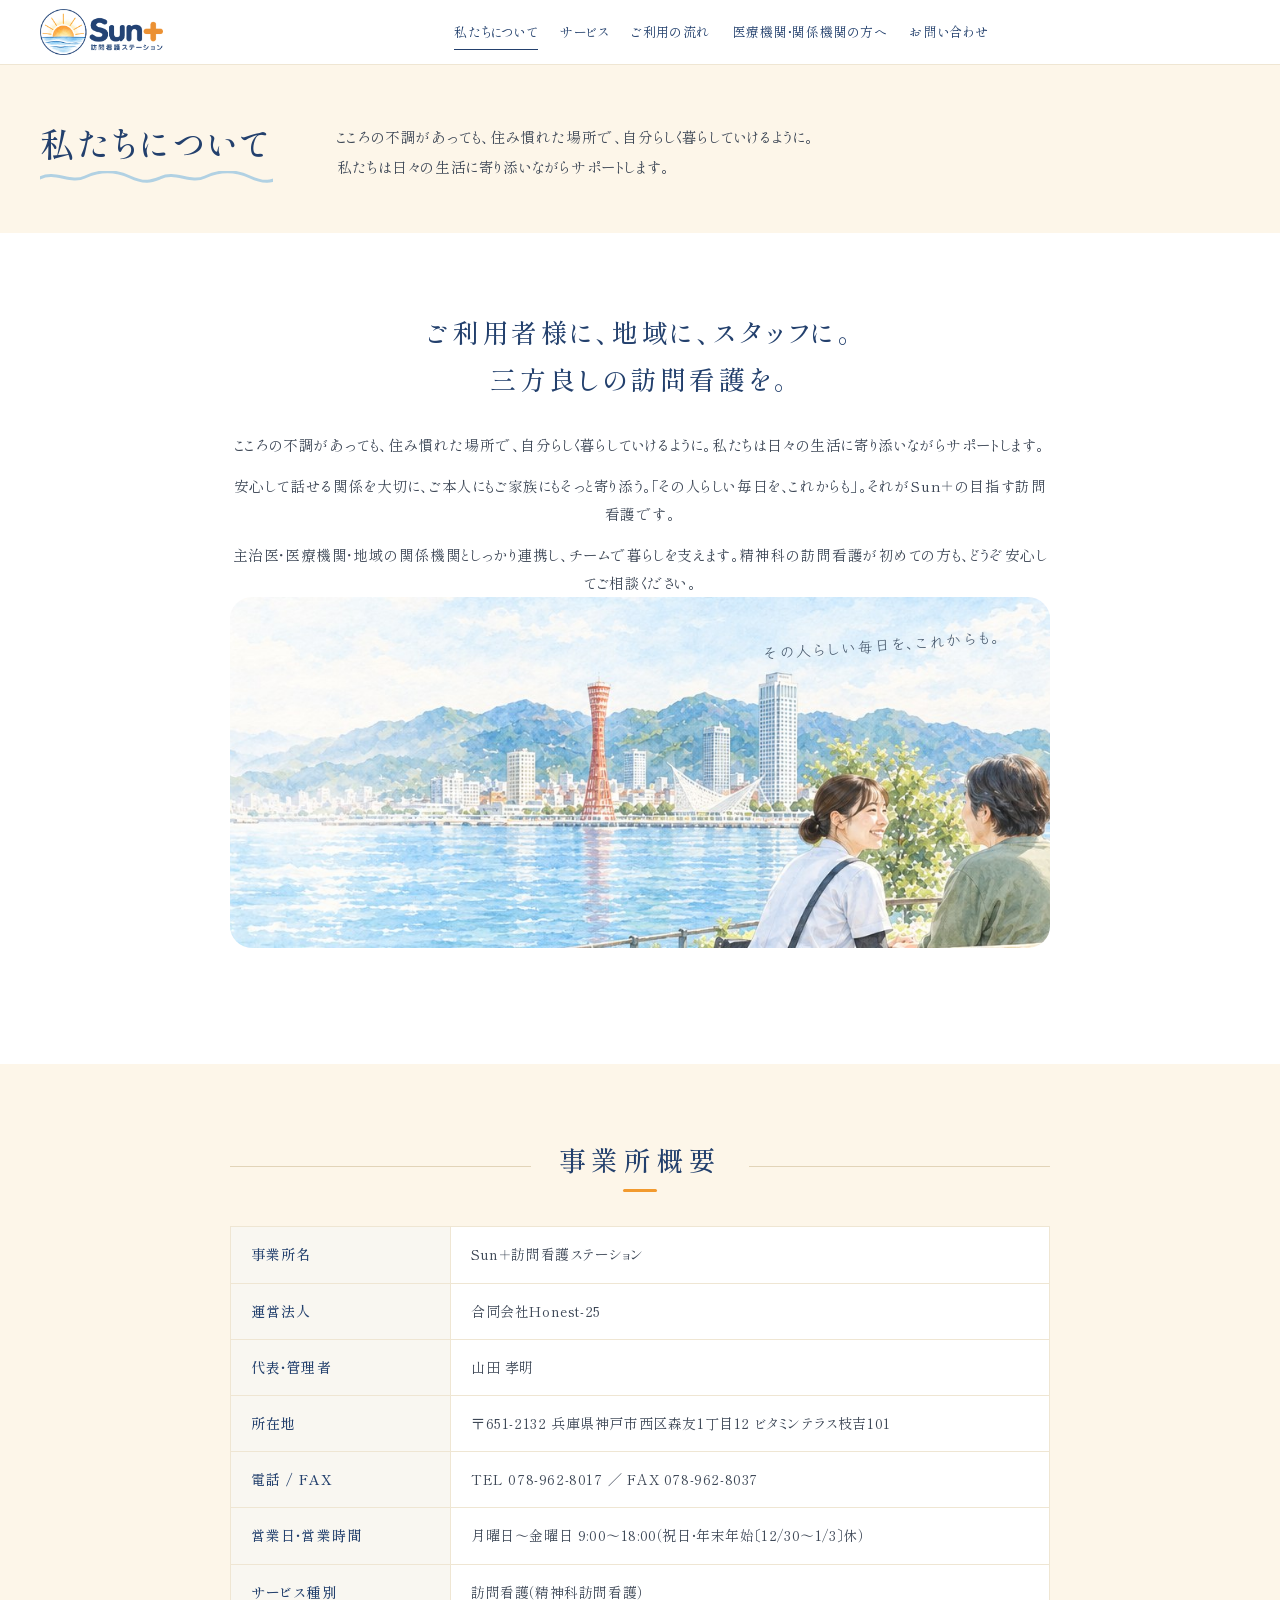
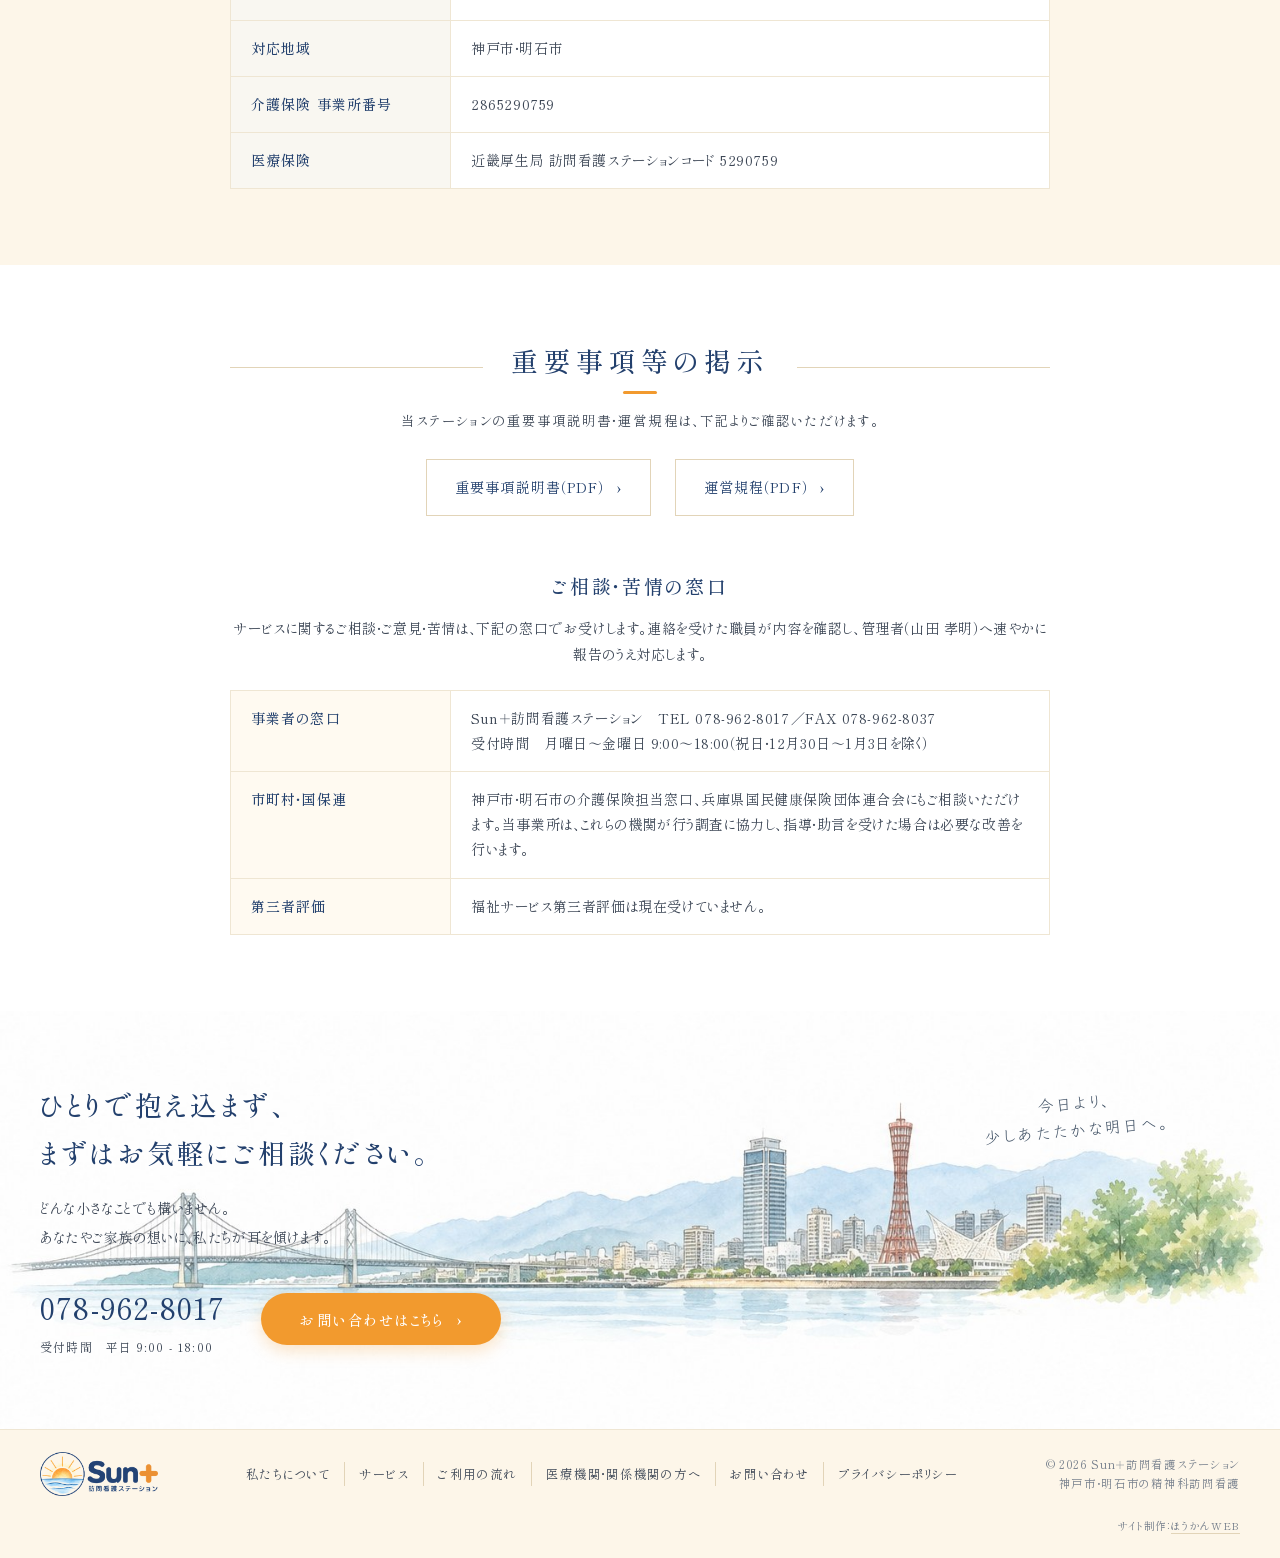
==== about.html @ ea576104 "サイトリニューアル公開" ====
<!DOCTYPE html>
<html lang="ja">
<head>
<meta charset="UTF-8">
<meta name="viewport" content="width=device-width, initial-scale=1.0">
<title>私たちについて｜Sun＋訪問看護ステーション</title>
<meta name="description" content="Sun＋訪問看護ステーションの想いと事業所概要、重要事項等の掲示。">
<link rel="icon" href="assets/img/favicon.png" type="image/png">
<link rel="apple-touch-icon" href="assets/img/favicon-180.png">
<link rel="preconnect" href="https://fonts.googleapis.com">
<link rel="preconnect" href="https://fonts.gstatic.com" crossorigin>
<link href="https://fonts.googleapis.com/css2?family=Shippori+Mincho:wght@400;500;600&family=Klee+One:wght@400;600&display=swap" rel="stylesheet">
<link rel="stylesheet" href="assets/css/style.css">
</head>
<body class="page-about">
<header class="hdr">
  <div class="hdr-in">
    <a class="brand" href="index.html"><img class="logo" src="assets/img/logo_h.png" alt="Sun＋訪問看護ステーション" width="802" height="300"></a>
    <nav class="gnav" aria-label="メインメニュー"><a href="about.html" class="on">私たちについて</a><a href="service.html">サービス</a><a href="flow.html">ご利用の流れ</a><a href="partner.html">医療機関・関係機関の方へ</a><a href="contact.html">お問い合わせ</a></nav>
    <p class="hdr-tag">こころに寄り添い、<br>その人らしい暮らしをともに</p>
    <button class="burger" type="button" aria-label="メニューを開く" aria-expanded="false" aria-controls="drawer"><span class="bars"><i></i><i></i><i></i></span><span class="lbl">メニュー</span></button>
  </div>
</header>
<div class="drawer" id="drawer" aria-hidden="true">
  <div class="drawer-in">
    <button class="drawer-close" type="button" aria-label="メニューを閉じる">閉じる</button>
    <nav class="dnav"><a href="index.html">ホーム</a><a href="about.html" class="on">私たちについて</a><a href="service.html">サービス</a><a href="flow.html">ご利用の流れ</a><a href="faq.html">よくあるご質問</a><a href="partner.html">医療機関・関係機関の方へ</a><a href="recruit.html">採用情報</a><a href="contact.html">お問い合わせ</a></nav>
    <a class="dtel" href="tel:0789628017"><span class="num">078-962-8017</span><span class="sm">受付時間　平日 9:00 - 18:00</span></a>
  </div>
</div>
<main>

<section class="ph"><div class="wrap can-head"><h1 class="can-t"><span>私たちについて</span></h1><p class="can-lead">こころの不調があっても、住み慣れた場所で、自分らしく暮らしていけるように。<br class='pc'>私たちは日々の生活に寄り添いながらサポートします。</p></div></section>
<section class="sec">
  <div class="wrap narrow">
    <div class="about-lead sr">
      <h2 class="about-h">ご利用者様に、地域に、<br class='sp'>スタッフに。<br>三方良しの訪問看護を。</h2>
      <p>こころの不調があっても、住み慣れた場所で、自分らしく暮らしていけるように。私たちは日々の生活に寄り添いながらサポートします。</p>
      <p>安心して話せる関係を大切に、ご本人にもご家族にもそっと寄り添う。「その人らしい毎日を、これからも」。それがSun＋の目指す訪問看護です。</p>
      <p>主治医・医療機関・地域の関係機関としっかり連携し、チームで暮らしを支えます。精神科の訪問看護が初めての方も、どうぞ安心してご相談ください。</p>
    </div>
    <figure class="about-fig sr wide"><img src="assets/img/hero_pc.jpg" alt="神戸の港を望むベンチで語り合う看護師とご利用者の水彩イラスト" loading="lazy"><p class="hand fig-hand">その人らしい毎日を、これからも。</p></figure>
  </div>
</section>
<section class="sec cream">
  <div class="wrap narrow">
    <h2 class="sec-t"><span>事業所概要</span></h2>
    <table class="tbl sr"><tr><th>事業所名</th><td>Sun＋訪問看護ステーション</td></tr><tr><th>運営法人</th><td>合同会社Honest-25</td></tr><tr><th>代表・管理者</th><td>山田 孝明</td></tr><tr><th>所在地</th><td>〒651-2132 兵庫県神戸市西区森友1丁目12 ビタミンテラス枝吉101</td></tr><tr><th>電話 / FAX</th><td>TEL <a href="tel:0789628017">078-962-8017</a> ／ FAX 078-962-8037</td></tr><tr><th>営業日・営業時間</th><td>月曜日〜金曜日 9:00〜18:00（祝日・年末年始〔12/30〜1/3〕休）</td></tr><tr><th>サービス種別</th><td>訪問看護（精神科訪問看護）</td></tr><tr><th>対応地域</th><td>神戸市・明石市</td></tr><tr><th>介護保険 事業所番号</th><td>2865290759</td></tr><tr><th>医療保険</th><td>近畿厚生局 訪問看護ステーションコード 5290759</td></tr></table>
  </div>
</section>
<section class="sec" id="disclosure">
  <div class="wrap narrow">
    <h2 class="sec-t"><span>重要事項等の掲示</span></h2>
    <p class="sec-lead">当ステーションの重要事項説明書・運営規程は、下記よりご確認いただけます。</p>
    <ul class="doc-list sr">
      <li><a href="docs/重要事項説明書_Sun＋訪問看護ステーション.pdf" target="_blank" rel="noopener">重要事項説明書（PDF）</a></li>
      <li><a href="docs/運営規程_Sun＋訪問看護ステーション.pdf" target="_blank" rel="noopener">運営規程（PDF）</a></li>
    </ul>
    <div class="kujo sr">
      <h3>ご相談・苦情の窓口</h3>
      <p>サービスに関するご相談・ご意見・苦情は、下記の窓口でお受けします。連絡を受けた職員が内容を確認し、管理者（山田 孝明）へ速やかに報告のうえ対応します。</p>
      <table class="tbl">
        <tr><th>事業者の窓口</th><td>Sun＋訪問看護ステーション　TEL <a href="tel:0789628017">078-962-8017</a>／FAX 078-962-8037<br>受付時間　月曜日〜金曜日 9:00〜18:00（祝日・12月30日〜1月3日を除く）</td></tr>
        <tr><th>市町村・国保連</th><td>神戸市・明石市の介護保険担当窓口、兵庫県国民健康保険団体連合会にもご相談いただけます。当事業所は、これらの機関が行う調査に協力し、指導・助言を受けた場合は必要な改善を行います。</td></tr>
        <tr><th>第三者評価</th><td>福祉サービス第三者評価は現在受けていません。</td></tr>
      </table>
    </div>
  </div>
</section>

<section class="cta-scene pc">
  <img class="bg" src="assets/img/cta_scene.jpg" alt="" loading="lazy">
  <div class="wrap cta-scene-in">
    <div class="cta-box">
      <h2>ひとりで抱え込まず、<br>まずはお気軽にご相談ください。</h2>
      <p>どんな小さなことでも構いません。<br>あなたやご家族の想いに、私たちが耳を傾けます。</p>
      <div class="cta-row">
        <a class="cta-tel-l" href="tel:0789628017"><span class="num">078-962-8017</span><small>受付時間　平日 9:00 - 18:00</small></a>
        <a class="btn" href="contact.html">お問い合わせはこちら<span class="ar" aria-hidden="true">›</span></a>
      </div>
    </div>
    <p class="hand cta-hand">今日より、<br>少しあたたかな明日へ。</p>
  </div>
</section>
<section class="cta-sp sp">
  <img class="bg" src="assets/img/bridge.jpg" alt="" loading="lazy">
  <div class="cta-sp-in">
    <h2>まずは、お話を聞かせてください。</h2>
    <p>どんな小さなことでも構いません。<br>あなたやご家族の想いに、私たちが耳を傾けます。</p>
    <a class="btn" href="contact.html">ご相談・お問い合わせ<span class="ar" aria-hidden="true">→</span></a>
  </div>
</section>

</main>
<footer class="ftr">
  <div class="ftr-in">
    <div class="ftr-brand"><img class="logo" src="assets/img/logo_h.png" alt="Sun＋訪問看護ステーション" width="802" height="300"></div>
    <nav class="ftr-nav pc" aria-label="フッターメニュー"><a href="about.html">私たちについて</a><a href="service.html">サービス</a><a href="flow.html">ご利用の流れ</a><a href="partner.html">医療機関・関係機関の方へ</a><a href="contact.html">お問い合わせ</a><a href="privacy.html">プライバシーポリシー</a></nav>
    <nav class="ftr-nav sp" aria-label="フッターメニュー"><a href="index.html">ホーム</a><a href="about.html">私たちについて</a><a href="service.html">サービス</a><a href="flow.html">ご利用の流れ</a><a href="faq.html">よくあるご質問</a><a href="partner.html">医療機関・関係機関の方へ</a><a href="recruit.html">採用情報</a><a href="contact.html">お問い合わせ</a><a href="privacy.html">プライバシーポリシー</a></nav>
    <p class="ftr-addr sp">〒651-2132 兵庫県神戸市西区森友1丁目12 ビタミンテラス枝吉101<br>対応エリア：神戸市・明石市</p>
    <p class="ftr-copy"><span>© 2026 Sun＋訪問看護ステーション</span><span class="sep">｜</span><span>神戸市・明石市の精神科訪問看護</span></p>
    <p class="ftr-credit">サイト制作：<a href="https://www.houkanweb.com/?utm_source=sunplus-kango.com&utm_medium=referral&utm_campaign=footer" target="_blank" rel="noopener">ほうかんWEB</a></p>
  </div>
</footer>
<script src="assets/js/main.js"></script>
</body>
</html>
---- assets/css/style.css ----
/* Sun＋訪問看護ステーション — 完成イメージ refined_pc / refined_sp を基準 */
:root{
  --navy:#23406d; --ink:#3d4756; --mute:#77808d; --blue:#4f90d6; --green:#f29a2e; --green-d:#e28a1c;
  --cream:#fdf6e9; --paper:#fffaf1; --line:#e2d4b8; --line-l:#efe6d3; --yellow:#f2c94c;
  --serif:"Shippori Mincho","Hiragino Mincho ProN","Yu Mincho","Noto Serif JP",serif;
  --hand:"Klee One","Shippori Mincho",serif;
  --wrap:1440px;
}
*{box-sizing:border-box;margin:0;padding:0}
html{-webkit-text-size-adjust:100%;scroll-behavior:smooth;overflow-x:hidden}
html.lock{overflow:hidden}
body{font-family:var(--serif);color:var(--ink);background:#fff;line-height:1.9;font-size:15px;letter-spacing:.04em;font-feature-settings:"palt";-webkit-font-smoothing:antialiased;overflow-x:hidden}
img{display:block;max-width:100%;height:auto}
a{color:inherit;text-decoration:none}
ul,ol{list-style:none}
h1,h2,h3{font-weight:500;color:var(--navy);line-height:1.5}
.wrap{max-width:var(--wrap);margin:0 auto;padding:0 40px}
.wrap.narrow{max-width:900px}
.pc{display:block}.sp,.btn.sp{display:none}
span.pc,br.pc,a.pc{display:inline}
.sr{opacity:0;transform:translateY(14px);transition:opacity .9s ease,transform .9s ease}
.sr.on{opacity:1;transform:none}
@media (prefers-reduced-motion:reduce){.sr{opacity:1;transform:none;transition:none}}

/* ---------- header */
.hdr{position:sticky;top:0;z-index:50;background:rgba(255,255,255,.96);border-bottom:1px solid var(--line-l)}
.hdr-in{max-width:var(--wrap);margin:0 auto;padding:0 40px;height:64px;display:flex;align-items:center;gap:40px}
.brand{display:flex;align-items:center;flex:none}
.brand .logo{height:46px;width:auto}
.brand .mark{width:34px;height:34px;object-fit:contain}
.brand-t{display:flex;flex-direction:column;line-height:1.2}
.brand .name{font-size:22px;letter-spacing:.06em;font-weight:500}
.brand .tag-sp,.ftr .tag-sp{display:none;font-size:10px;color:var(--mute);letter-spacing:.08em;margin-top:4px}
.gnav{display:flex;gap:28px;margin-left:auto;margin-right:auto;font-size:14px;letter-spacing:.06em;color:var(--navy)}
.gnav a{position:relative;padding:6px 0;white-space:nowrap}
.gnav a::after{content:"";position:absolute;left:0;right:0;bottom:0;height:1px;background:var(--navy);transform:scaleX(0);transition:transform .3s}
.gnav a:hover::after,.gnav a.on::after{transform:scaleX(1)}
.hdr-tag{flex:none;font-size:11.5px;line-height:1.55;letter-spacing:.06em;color:var(--ink);border-left:1px solid var(--line);padding-left:16px}
.burger{display:none}

/* drawer */
.drawer{position:fixed;inset:0;z-index:100;background:rgba(38,57,77,.35);opacity:0;visibility:hidden;transition:opacity .35s,visibility .35s}
.drawer.open{opacity:1;visibility:visible}
.drawer-in{position:absolute;top:0;right:0;bottom:0;width:min(82vw,340px);background:#fff;padding:22px 28px 40px;overflow-y:auto;transform:translateX(100%);transition:transform .4s cubic-bezier(.2,.7,.2,1);display:flex;flex-direction:column}
.drawer.open .drawer-in{transform:none}
.drawer-close{align-self:flex-end;background:none;border:0;font:inherit;font-size:13px;letter-spacing:.1em;color:var(--navy);padding:6px 0 6px 24px;position:relative;cursor:pointer}
.drawer-close::before,.drawer-close::after{content:"";position:absolute;left:0;top:50%;width:16px;height:1px;background:var(--navy)}
.drawer-close::before{transform:rotate(45deg)}.drawer-close::after{transform:rotate(-45deg)}
.dnav{margin-top:18px;border-top:1px solid var(--line-l)}
.dnav a{display:block;padding:15px 0;border-bottom:1px solid var(--line-l);font-size:15px;letter-spacing:.08em;color:var(--navy)}
.dnav a.on{color:var(--green)}
.dtel{margin-top:28px;display:flex;flex-direction:column;color:var(--navy)}
.dtel .num{font-size:24px;letter-spacing:.06em}
.dtel .sm{font-size:11.5px;color:var(--mute)}

/* ---------- buttons */
.btn{display:inline-flex;align-items:center;justify-content:center;gap:12px;background:var(--green);color:#fff;font-size:14.5px;font-weight:500;letter-spacing:.1em;padding:0 30px;height:52px;min-width:240px;border-radius:999px;box-shadow:0 6px 16px rgba(242,154,46,.26);transition:background .3s,transform .3s}
.btn:hover{transform:translateY(-1px)}
.btn:hover{background:var(--green-d)}
.btn .ar{font-size:15px}
.btn .ic{width:18px;height:18px}
.tlink{color:var(--navy);font-weight:500;border-bottom:1.5px solid var(--green);padding-bottom:2px;margin-left:12px}
.tlink .ar{margin-left:6px}

/* ---------- section title */
.sec{padding:76px 0}
.sec.cream{background:var(--cream)}
.sec-t{display:flex;align-items:center;justify-content:center;gap:28px;font-size:27px;letter-spacing:.2em;text-align:center;font-weight:500}
.sec-t::before,.sec-t::after{content:"";flex:1;max-width:340px;height:1px;background:var(--line)}
.sec-t>span{position:relative;padding-bottom:12px}
.sec-t>span::after{content:"";position:absolute;left:50%;bottom:0;transform:translateX(-50%);width:34px;height:3px;border-radius:3px;background:var(--green)}
.sec-lead{text-align:center;font-size:13.5px;letter-spacing:.08em;margin-top:14px;color:var(--ink)}
.body-c{text-align:center;font-size:14.5px;margin-top:22px}
.hand{font-family:var(--hand);font-size:14px;line-height:1.7;letter-spacing:.14em;color:#4b5b6b}

/* ---------- hero (PC) */
.hero{position:relative;overflow:hidden;background:#dfe9ef}
.hero-img,.hero-img img{position:absolute;inset:0;width:100%;height:100%}
.hero-img img{object-fit:cover;object-position:60% 50%}
.hero-in{position:relative;max-width:var(--wrap);margin:0 auto;padding:54px 40px 50px 84px;min-height:430px;display:flex;flex-direction:column;justify-content:center}
.hero h1{font-size:42px;line-height:1.4;letter-spacing:.08em;font-weight:500;color:var(--navy);text-shadow:0 0 14px rgba(255,255,255,.9)}
.hero-eye{font-size:15px;letter-spacing:.14em;color:var(--navy);margin-bottom:14px}
.hero-eye .lined{display:inline-flex;align-items:center;gap:12px}
.hero-eye .lined::before,.hero-eye .lined::after{content:"";width:26px;height:1px;background:var(--navy)}
.hero-sub{display:inline-block;align-self:flex-start;font-size:24px;letter-spacing:.12em;margin-top:18px;color:var(--navy);text-shadow:0 0 6px #fff,0 0 12px #fff,0 0 22px rgba(255,255,255,.95),0 0 36px rgba(255,255,255,.9)}
.hero-sub em{font-style:normal;color:#e0841a;font-weight:600;padding-bottom:6px;background:url("data:image/svg+xml;utf8,<svg xmlns='http://www.w3.org/2000/svg' width='60' height='8' viewBox='0 0 60 8'><path d='M1 5.5c8-4 14 3 22-1s14-3 22 1 10-1 14-1.5' fill='none' stroke='%23f29a2e' stroke-width='2' stroke-linecap='round'/></svg>") repeat-x left bottom;background-size:60px 8px}
.hero-body{font-size:13px;line-height:2.05;letter-spacing:.06em;margin-top:22px;color:var(--ink)}
.hero-hand{position:absolute;right:calc((100% - var(--wrap))/2 + 80px);top:48px;transform:rotate(-4deg);text-align:right;font-size:14px}
@media (max-width:1300px){.hero-hand{right:80px}}


/* ---------- 訪問看護でできること（A案 9/12 の型） */
.can{background:#fff;padding:70px 0 80px}
.can-head{display:flex;align-items:flex-start;gap:64px}
.can-t{font-size:36px;letter-spacing:.1em;font-weight:500;line-height:1.3;flex:none;position:relative;padding-bottom:18px}
.can-t span{position:relative;z-index:1}
.can-t::after{content:"";position:absolute;left:0;bottom:0;width:100%;height:12px;background:url("data:image/svg+xml;utf8,<svg xmlns='http://www.w3.org/2000/svg' width='120' height='12' viewBox='0 0 120 12'><path d='M0 7c15-8 30 6 45-1s30-7 45 0 22 4 30 1' fill='none' stroke='%23a9cde3' stroke-width='3' stroke-linecap='round' opacity='.9'/></svg>") repeat-x left bottom;background-size:120px 12px}
.can-lead{font-size:15px;line-height:2.05;padding-top:10px;color:var(--ink)}
.can-grid{display:grid;grid-template-columns:repeat(3,1fr);gap:30px;margin-top:40px}
.can-item{display:block;position:relative}
.can-item img{width:100%;aspect-ratio:4/3;object-fit:cover;border-radius:18px 18px 60px 18px / 18px 18px 40px 18px}
.can-cap{display:flex;align-items:flex-start;gap:14px;margin-top:-44px;position:relative;padding-left:6px}
.blob{flex:none;display:flex;align-items:center;justify-content:center;text-align:center;width:150px;height:92px;font-size:17px;letter-spacing:.08em;line-height:1.4;color:var(--navy);font-weight:500;background:radial-gradient(ellipse at 50% 50%,rgba(205,226,240,.96) 0,rgba(205,226,240,.96) 52%,rgba(205,226,240,.5) 66%,rgba(205,226,240,0) 78%)}
.can-cap p{font-size:12.5px;line-height:1.85;color:var(--ink);padding-top:50px}

/* ---------- services (PC) */
.svc-grid{display:grid;grid-template-columns:repeat(3,1fr);gap:40px 44px;margin-top:40px}
.svc-item{display:flex;gap:14px;align-items:flex-start}
.svc-item img{width:44%;max-width:230px;flex:none;aspect-ratio:215/154;object-fit:cover}
.svc-item h3{font-size:19px;letter-spacing:.1em;margin-top:6px;white-space:nowrap}
.svc-item p{font-size:13.5px;line-height:2;letter-spacing:.06em;margin-top:12px}

/* ---------- flow (PC) */
.flow{background:var(--cream)}
.flow-grid.four img{border-radius:14px}
.about-fig-home img,.area-fig-home img{border-radius:22px}
.svc-item img{border-radius:12px}
.flow-grid{display:grid;grid-template-columns:1fr 1fr 1fr;gap:0 24px;margin-top:38px;position:relative}
.flow-grid li{display:flex;gap:12px;align-items:flex-start;position:relative;padding-right:24px}
.flow-grid li:not(:last-child)::after{content:"";position:absolute;right:-6px;top:52%;width:12px;height:12px;border-top:1px solid var(--line);border-right:1px solid var(--line);transform:translateY(-50%) rotate(45deg)}
.flow-grid img{width:42%;max-width:190px;flex:none;aspect-ratio:180/130;object-fit:cover}
.flow-grid h3{font-size:19px;letter-spacing:.14em;display:flex;align-items:baseline;gap:14px}
.flow-grid .num{font-size:26px;letter-spacing:.04em;color:var(--navy)}
.flow-grid p{font-size:13.5px;line-height:2;letter-spacing:.06em;margin-top:12px}

/* ---------- 私たちについて／対応エリア（ホーム） */
.about-home{background:var(--cream)}
.about-grid,.area-grid{display:grid;grid-template-columns:1fr 1.1fr;gap:64px;align-items:center;margin-top:44px}
.about-txt h3,.area-txt h3{font-size:24px;letter-spacing:.14em;line-height:1.8;font-weight:500}
.area-txt h3{font-size:30px}
.about-txt p,.area-txt p{font-size:14px;line-height:2.1;margin-top:20px}
.about-txt .tlink,.area-txt .tlink{display:inline-block;margin:26px 0 0;font-size:14px}
.about-fig-home,.area-fig-home{position:relative}
.about-fig-home img,.area-fig-home img{aspect-ratio:3/2;object-fit:cover;object-position:50% 50%;border-radius:22px;box-shadow:0 14px 34px rgba(60,80,100,.12)}
.fig-hand{position:absolute;left:8%;top:8%;font-size:14px;transform:rotate(-4deg);color:#3e4f63}
.area-home{background:#fff}
.area-grid{grid-template-columns:1fr 1.25fr}
.area-fig-home .fig-hand{left:auto;right:6%;top:6%}
/* 4ステップ */
.flow-grid.four{grid-template-columns:repeat(4,1fr);gap:0 20px}
.flow-grid.four li{display:block;position:relative;padding:12px 24px 0 0}
.flow-grid.four li .no{position:absolute;left:0;top:0;width:40px;height:40px;border-radius:50%;background:var(--green);color:#fff;font-size:15px;letter-spacing:.04em;display:flex;align-items:center;justify-content:center;z-index:1}
.flow-grid.four li:nth-child(even) .no{background:var(--blue)}
.flow-grid.four img{width:100%;max-width:none;aspect-ratio:16/10;object-fit:cover;margin-left:18px;width:calc(100% - 18px)}
.flow-grid.four h3{display:block;font-size:18px;letter-spacing:.14em;margin-top:16px}
.flow-grid.four p{font-size:13.5px;line-height:2;margin-top:8px}
.flow-grid.four li:not(:last-child)::after{top:36%}
/* 大きなCTA（PC） */
.cta-scene{position:relative;overflow:hidden;min-height:400px;background:var(--cream)}
.cta-scene .bg{position:absolute;inset:0;width:100%;height:100%;object-fit:cover;object-position:50% 100%}
.cta-scene::before{content:"";position:absolute;inset:0;background:linear-gradient(90deg,rgba(255,255,255,.9) 0,rgba(255,255,255,.82) 34%,rgba(255,255,255,.3) 52%,rgba(255,255,255,0) 66%)}
.cta-scene-in{position:relative;display:flex;align-items:center;justify-content:space-between;padding-top:70px;padding-bottom:70px;min-height:400px}
.cta-box h2{font-size:27px;letter-spacing:.12em;line-height:1.8;font-weight:500}
.cta-box p{font-size:14px;line-height:2.05;margin-top:16px}
.cta-row{display:flex;align-items:center;gap:36px;margin-top:28px}
.cta-tel-l{display:flex;flex-direction:column;color:var(--navy)}
.cta-tel-l .num{font-size:30px;letter-spacing:.04em;display:flex;align-items:center;gap:10px}
.cta-tel-l .ic{width:24px;height:24px}
.cta-tel-l small{font-size:12px;letter-spacing:.1em;color:var(--ink)}
.cta-scene .cta-hand{font-size:16px;transform:rotate(-5deg);text-align:center;margin-right:6%;align-self:flex-start;margin-top:8px;color:#3e4f63}
/* ---------- CTA band (PC) */
.cta{border-top:1px solid var(--line-l);background:#fff}
.cta-in{display:grid;grid-template-columns:1.25fr 1fr auto 1.1fr;align-items:center;gap:0;padding-top:30px;padding-bottom:30px}
.cta-in>*{padding:0 34px}
.cta-in>*+*{border-left:1px solid var(--line)}
.cta-msg{display:flex;align-items:center;gap:22px;padding-left:0!important}
.cta-msg img{width:96px;flex:none}
.cta-msg p{white-space:nowrap;font-size:17px;letter-spacing:.12em;line-height:1.75;color:var(--navy)}
.cta-tel{display:flex;flex-direction:column;align-items:center;justify-content:center;color:var(--navy)}
.cta-tel a{font-size:31px;letter-spacing:.04em;display:flex;align-items:center;gap:10px;white-space:nowrap}
.cta-tel .ic{width:26px;height:26px}
.cta-tel small{font-size:12.5px;letter-spacing:.1em;color:var(--ink);margin-top:2px}
.cta-btn{min-width:300px;height:54px}
.cta-btn .ar{font-size:18px}
.cta-area{display:flex;align-items:center;gap:16px;padding-right:0!important}
.cta-area p{font-size:13.5px;letter-spacing:.08em;line-height:1.8;flex:none}
.cta-area img{flex:1 1 120px;min-width:110px;width:auto;max-width:260px}

/* ---------- footer */
.ftr{background:var(--cream);border-top:1px solid var(--line-l);padding:22px 0}
.ftr-in{max-width:var(--wrap);margin:0 auto;padding:0 40px;display:grid;grid-template-columns:auto 1fr auto;align-items:center;gap:30px}
.ftr-brand{display:flex;align-items:center}
.ftr-brand .logo{height:44px;width:auto}
.ftr-brand img{width:30px;height:30px;object-fit:contain}
.ftr-brand .name{font-size:19px;letter-spacing:.06em}
.ftr-nav{display:flex;justify-content:center;font-size:12.5px;letter-spacing:.06em;color:var(--ink)}
.ftr-nav a{padding:0 14px;border-left:1px solid var(--line);white-space:nowrap}
.ftr-nav a:first-child{border-left:0}
.ftr-nav.sp{display:none}
.ftr-addr{display:none}
.ftr-copy{font-size:11.5px;letter-spacing:.06em;color:var(--mute);text-align:right;line-height:1.7}
.ftr-copy span{display:block}
.ftr-copy .sep{display:none}
.ftr-credit{grid-column:1/-1;font-size:10.5px;color:var(--mute);letter-spacing:.06em;text-align:right;margin-top:-10px}
.ftr-credit a{border-bottom:1px solid var(--line)}

/* ---------- news */
.news{border-bottom:1px solid var(--line-l)}
.news-in{display:flex;align-items:flex-start;gap:36px;padding-top:22px;padding-bottom:22px}
.news h2{font-size:14px;letter-spacing:.24em;color:var(--navy);flex:none;padding-top:2px}
.news-list li{display:flex;gap:22px;font-size:13.5px;letter-spacing:.06em;line-height:1.9}
.news-list li+li{margin-top:4px}
.news-list time{color:var(--mute);flex:none;font-size:12.5px;letter-spacing:.1em}
.news-list a{border-bottom:1px solid var(--line)}
/* ---------- service extras */
.sub-t{font-size:18px;letter-spacing:.14em;text-align:center;margin-top:44px}
.dot-list{max-width:620px;margin:20px auto 0;columns:2;column-gap:40px}
.dot-list li{font-size:14.5px;line-height:1.9;padding:6px 0 6px 18px;position:relative;break-inside:avoid}
.dot-list li::before{content:"";position:absolute;left:0;top:19px;width:6px;height:6px;border-radius:50%;background:var(--green)}
.note-c{text-align:center;font-size:12.5px;color:var(--mute);margin-top:18px}
.support-list{margin-top:30px;display:grid;grid-template-columns:1fr 1fr;gap:0 44px}
.support-list>div{padding:18px 0;border-bottom:1px solid var(--line-l)}
.support-list dt{font-size:16px;letter-spacing:.1em;color:var(--navy)}
.support-list dd{font-size:13.5px;margin-top:6px;line-height:1.9}
.map-wrap{margin-top:30px}
.gmap{display:block;width:100%;height:380px;filter:saturate(.85)}
.flow-detail.noimg li div{width:100%}
/* ---------- 苦情窓口・プラポリ補強 */
.kujo{margin-top:56px}
.kujo h3{font-size:19px;letter-spacing:.14em;text-align:center}
.kujo p{font-size:14px;text-align:center;margin-top:14px}
.kujo .tbl{margin-top:22px}
.dot-list.left{max-width:none;columns:1;margin:10px 0 0}
.dot-list.left li{font-size:14px}
/* ---------- sub pages */
.ph{background:var(--cream);padding:54px 0 46px}
.ph .can-head{align-items:center}
.ph .can-t{font-size:34px}
.ph .can-lead{font-size:14.5px;padding-top:0}
.about-fig.wide{max-width:none;margin:0 0 40px;position:relative}
.about-fig.wide img{aspect-ratio:21/9;object-fit:cover;object-position:50% 40%;border-radius:22px}
.about-fig.wide .fig-hand{left:auto;right:6%;top:10%;font-size:15px}
.area-map{margin:34px auto 0;max-width:820px;text-align:center}
.area-map img{border-radius:22px;box-shadow:0 12px 30px rgba(60,80,100,.1)}
.area-map figcaption{font-size:13px;color:var(--mute);margin-top:12px;letter-spacing:.08em}
.svc-detail{max-width:980px;margin:0 auto}
.page-service .can-grid{margin-top:0}
.page-service .can-cap p br{display:none}

.ph{background:var(--cream);padding:56px 0 50px}
.ph .sec-t{font-size:30px}
.about-h{font-size:26px;letter-spacing:.14em;line-height:1.8;text-align:center;margin-bottom:28px}
.about-lead p{font-size:14.5px;margin-top:14px;text-align:center}
.about-fig{margin:44px auto 0;max-width:420px}
.tbl{width:100%;border-collapse:collapse;margin-top:34px;font-size:14px;background:#fff}
.tbl th,.tbl td{border:1px solid var(--line-l);padding:15px 20px;text-align:left;vertical-align:top;line-height:1.8}
.tbl th{width:220px;background:var(--paper);font-weight:500;color:var(--navy);letter-spacing:.08em}
.sec.cream .tbl th{background:#f9f7f1}
.doc-list{margin-top:26px;display:flex;justify-content:center;gap:24px;flex-wrap:wrap}
.doc-list a,.doc-list .pending{display:inline-block;border:1px solid var(--line);padding:14px 28px;font-size:14px;letter-spacing:.08em;color:var(--navy);background:#fff}
.doc-list a::after{content:"›";margin-left:12px}
.doc-list .pending{color:var(--mute);border-style:dashed}
.svc-detail{max-width:980px;margin:0 auto}
.svc-row{display:flex;gap:44px;align-items:center;padding:34px 0;border-bottom:1px solid var(--line-l)}
.svc-row:first-child{padding-top:0}
.svc-row:last-child{border-bottom:0}
.svc-row img{width:300px;flex:none;aspect-ratio:215/154;object-fit:cover}
.svc-row h2{font-size:23px;letter-spacing:.16em}
.svc-row p{font-size:14.5px;margin-top:14px}
.flow-detail li{display:flex;gap:36px;align-items:center;padding:30px 0;border-bottom:1px solid var(--line-l)}
.flow-detail li:first-child{padding-top:0}
.flow-detail li:last-child{border-bottom:0}
.flow-detail img{width:210px;flex:none;aspect-ratio:180/130;object-fit:cover}
.flow-detail h2{font-size:21px;letter-spacing:.14em;display:flex;align-items:baseline;gap:16px}
.flow-detail .num{font-size:28px;color:var(--navy);letter-spacing:.04em}
.flow-detail p{font-size:14.5px;margin-top:10px}
.area-fig{max-width:520px;margin:30px auto 0}
.faq .qa{padding:26px 0;border-bottom:1px solid var(--line-l)}
.faq dt{font-size:17px;letter-spacing:.08em;color:var(--navy);padding-left:38px;position:relative}
.faq dt::before{content:"Q";position:absolute;left:0;top:-2px;font-size:22px;color:var(--green)}
.faq dd{font-size:14.5px;margin-top:12px;padding-left:38px}
.more{text-align:center;margin-top:40px;font-size:14.5px}
.contact-ways{display:grid;grid-template-columns:1fr 1fr;gap:0}
.way{text-align:center;padding:10px 30px}
.way+.way{border-left:1px solid var(--line)}
.way h2{font-size:15px;letter-spacing:.2em;color:var(--mute)}
.way .big{display:block;font-size:34px;letter-spacing:.04em;color:var(--navy);margin-top:10px}
.way .mid{display:block;font-size:20px;color:var(--navy);margin-top:14px;word-break:break-all}
.way p{font-size:13px;color:var(--ink);margin-top:6px}
.note{text-align:center;font-size:12.5px;color:var(--mute);margin-top:34px}
.cform{max-width:680px;margin:36px auto 0}
.cform label{display:block;margin-top:20px}
.cform label>span{display:block;font-size:13.5px;letter-spacing:.1em;color:var(--navy);margin-bottom:8px}
.cform em{font-style:normal;font-size:10.5px;color:#a0624f;margin-left:8px;border:1px solid #d7b8ae;padding:0 6px}
.cform input,.cform select,.cform textarea{width:100%;font:inherit;font-size:15px;padding:12px 14px;border:1px solid var(--line);background:#fff;color:var(--ink);border-radius:0}
.cform textarea{resize:vertical}
.cform .hp{position:absolute;left:-9999px;width:1px;height:1px}
.cform .agree{font-size:12.5px;color:var(--mute);margin-top:22px;text-align:center}
.cform .agree a{border-bottom:1px solid var(--line)}
.cform .btn{display:flex;margin:18px auto 0;width:100%;max-width:320px}
.form-msg{text-align:center;font-size:13.5px;margin-top:14px;color:var(--navy);min-height:1.5em}
.policy p{font-size:14.5px;margin-top:10px}
.policy h2{font-size:17px;letter-spacing:.1em;margin-top:30px;padding-bottom:8px;border-bottom:1px solid var(--line-l)}

/* ======================================================= SP */
@media (max-width:899px){
  .pc,span.pc,br.pc{display:none!important}
  .sp{display:block}
  span.sp{display:inline}
  a.sp,.btn.sp{display:inline-flex}
  body{font-size:14px}
  .wrap{padding:0 20px}
  .hdr-in{height:58px;padding:0 16px;gap:0}
  .brand .logo{height:40px}
  .gnav,.hdr-tag{display:none}
  .burger{display:flex;flex-direction:column;align-items:center;gap:4px;margin-left:auto;background:none;border:0;padding:6px 2px;cursor:pointer;color:var(--navy)}
  .burger .bars{display:flex;flex-direction:column;gap:6px;width:26px}
  .burger .bars i{display:block;height:1.5px;background:var(--navy)}
  .burger .lbl{font-size:8.5px;letter-spacing:.1em;font-family:var(--serif)}
  .btn{height:50px;min-width:0;padding:0 30px;font-size:13.5px}

  /* hero */
  .hero{background:#e6eef1}
  .hero-img img{object-position:62% 100%}
  .hero-in{padding:26px 22px 44px;min-height:660px;justify-content:flex-start}
  .hero-eye{font-size:13px;letter-spacing:.1em;margin-bottom:8px}
  .hero-eye .lined::before,.hero-eye .lined::after{width:18px}
  .hero-sub{font-size:16.5px;margin-top:12px;letter-spacing:.08em}
  .hero-sub em{padding-bottom:5px;background-size:48px 7px}
  .hero h1{font-size:29px;line-height:1.5;letter-spacing:.06em;margin-top:6px}
  .hero-body.sp{font-size:13px;line-height:1.95;margin-top:22px;padding-top:0}
  .hero .btn.sp{margin-top:22px;align-self:flex-start;min-width:225px;padding:0 22px}
  .hero-hand.sp{right:14px;bottom:30px;top:auto;transform:rotate(-8deg);font-size:13.5px;text-align:right}

  /* できること（SP） */
  .can{padding:56px 0 40px}
  .can-head{flex-direction:column;gap:14px}
  .can-t{font-size:27px;letter-spacing:.06em}
  .can-lead{font-size:13.5px;line-height:1.95;padding-top:0}
  .can-lead br{display:none}
  .can-grid{grid-template-columns:1fr;gap:34px;margin-top:26px}
  .can-cap{margin-top:-40px;gap:10px}
  .blob{width:136px;height:84px;font-size:16px}
  .can-cap p{font-size:12.5px;padding-top:46px}
  .can-cap p br{display:none}
  /* services */
  .sec{padding:60px 0}
  .sec-t{font-size:21px;letter-spacing:.1em;gap:12px}
  .sec-t::before,.sec-t::after{flex:0 0 22px;max-width:22px;background:var(--yellow)}
  .sec-lead{font-size:13px;line-height:1.95;margin-top:18px}
  .svc-list{margin-top:36px;border-top:1px solid var(--line-l)}
  .svc-list li a{display:flex;align-items:center;gap:14px;padding:22px 0;border-bottom:1px solid var(--line-l)}
  .svc-list img{width:84px;height:84px;flex:none;object-fit:cover;border-radius:50%}
  .svc-list .txt{flex:1}
  .svc-list b{display:block;font-weight:500;font-size:17px;letter-spacing:.12em;color:var(--navy)}
  .svc-list small{display:block;font-size:12px;line-height:1.7;margin-top:6px;color:var(--ink)}
  .svc-list .chev{width:9px;height:9px;border-top:1px solid var(--mute);border-right:1px solid var(--mute);transform:rotate(45deg);flex:none;margin-left:4px}

  /* flow */
  .flow{background:#fff}
  .flow-sp{position:relative;margin-top:26px}
  .flow-steps li{display:flex;gap:18px;padding:22px 0;position:relative}
  .flow-steps li+li::before{content:"";position:absolute;left:22px;top:-12px;height:24px;width:1px;background:var(--line)}
  .flow-steps .num{font-size:34px;line-height:1;color:#7a8a80;letter-spacing:.02em;flex:none;width:52px}
  .flow-steps h3{font-size:16px;letter-spacing:.06em}
  .flow-steps p{font-size:13px;line-height:1.9;margin-top:6px}
  .flow-steps li:nth-child(1) div,.flow-steps li:nth-child(2) div{max-width:182px}
  .flow-deco{position:absolute;right:-10px;top:60px;width:122px;text-align:center;pointer-events:none}
  .flow-deco img{width:104px;margin:0 auto}
  .flow-deco .hand{font-size:12px;letter-spacing:.08em;line-height:1.6;transform:rotate(-8deg);margin-top:2px;text-align:left;padding-left:10px}

  /* 私たちについて／対応エリア（SP） */
  .about-grid,.area-grid{grid-template-columns:1fr;gap:26px;margin-top:26px}
  .about-txt h3{font-size:19px;letter-spacing:.1em}
  .area-txt h3{font-size:24px}
  .about-txt p,.area-txt p{font-size:13.5px;line-height:1.95;margin-top:14px}
  .about-txt .tlink,.area-txt .tlink{margin-top:18px;font-size:13.5px}
  .fig-hand{font-size:12.5px}
  .area-home{padding-bottom:10px}
  /* cta */
  .cta-sp{position:relative;overflow:hidden;min-height:330px;display:flex;align-items:flex-start}
  .cta-sp .bg{position:absolute;inset:0;width:100%;height:100%;object-fit:cover;object-position:50% 100%}
  .cta-sp-in{position:relative;width:100%;padding:52px 22px 60px;text-align:center}
  .cta-sp h2{font-size:18px;letter-spacing:.08em}
  .cta-sp p{font-size:12.5px;line-height:1.9;margin-top:12px}
  .cta-sp .btn{margin-top:24px;min-width:270px}

  /* footer */
  .ftr{padding:30px 0 26px}
  .ftr-in{grid-template-columns:1fr;gap:20px;padding:0 20px}
  .ftr-brand .logo{height:40px}
  .ftr-nav.pc{display:none}
  .ftr-nav.sp{display:flex;flex-wrap:wrap;justify-content:flex-start;gap:8px 0;font-size:12px}
  .ftr-nav.sp a{padding:0 10px}
  .ftr-nav.sp a:nth-child(1),.ftr-nav.sp a:nth-child(4),.ftr-nav.sp a:nth-child(7){border-left:0;padding-left:0}
  .ftr-addr{display:block;font-size:11.5px;color:var(--mute);line-height:1.8}
  .ftr-copy{text-align:left;font-size:10.5px}
  .ftr-copy .sep,.ftr-copy span:last-child{display:none}
  .ftr-credit{text-align:left;margin-top:-14px}

  /* news / service extras */
  .news-in{flex-direction:column;gap:10px;padding-top:18px;padding-bottom:18px}
  .news-list li{flex-direction:column;gap:0}
  .dot-list{columns:1}
  .support-list{grid-template-columns:1fr}
  .gmap{height:300px}
  /* sub pages */
  .ph{padding:36px 0 30px}
  .ph .can-t{font-size:26px}
  .ph .can-lead{font-size:13.5px}
  .about-fig.wide img{aspect-ratio:16/10}
  .about-fig.wide .fig-hand{font-size:12.5px}
  .cta-scene.pc{display:none}
  .ph .sec-t{font-size:24px}
  .ph .sec-lead{text-align:left}
  .about-h{font-size:19px;letter-spacing:.08em;text-align:left}
  .about-lead p{text-align:left}
  .about-fig{margin-top:30px}
  .tbl{margin-top:26px;font-size:13.5px}
  .tbl tr{display:flex;flex-direction:column}
  .tbl th,.tbl td{border:0;padding:8px 0}
  .tbl th{width:auto;background:transparent;padding-top:16px;font-size:12.5px;color:var(--mute);letter-spacing:.1em}
  .tbl td{border-bottom:1px solid var(--line-l);padding-bottom:16px}
  .sec.cream .tbl th{background:transparent}
  .tbl{background:transparent}
  .doc-list{flex-direction:column;gap:12px}
  .doc-list a,.doc-list .pending{display:block;text-align:center}
  .svc-row{flex-direction:column;gap:18px;align-items:stretch;padding:26px 0}
  .svc-row img{width:100%;max-width:360px;margin:0 auto}
  .svc-row h2{font-size:20px}
  .svc-row p,.flow-detail p,.faq dd,.about-lead p,.body-c,.policy p{font-size:13.5px}
  .body-c{text-align:left}
  .flow-detail li{gap:16px;align-items:flex-start;padding:22px 0}
  .flow-detail img{width:110px}
  .flow-detail h2{font-size:16px;gap:10px;letter-spacing:.06em;flex-wrap:wrap}
  .flow-detail .num{font-size:22px}
  .faq dt{font-size:15.5px;padding-left:30px}
  .faq dd{padding-left:30px}
  .contact-ways{grid-template-columns:1fr}
  .way+.way{border-left:0;border-top:1px solid var(--line);margin-top:24px;padding-top:28px}
  .way .big{font-size:30px}
  .way .mid{font-size:17px}
  .more .tlink{display:block;margin:10px 0 0}
  .cform{margin-top:26px}
}
@media (min-width:900px) and (max-width:1400px){.hdr-tag{display:none}.gnav{gap:22px;font-size:13px}}
@media (min-width:900px) and (max-width:1180px){
  .hero-in{padding-left:60px}
  .hero h1{font-size:38px}
  .cta-in{grid-template-columns:1fr 1fr;row-gap:24px}
  .cta-in>*{border-left:0!important;padding:0 20px}
  .cta-area{justify-content:flex-end}
  .gnav{gap:22px;font-size:13px}
  .hdr-tag{display:none}
}
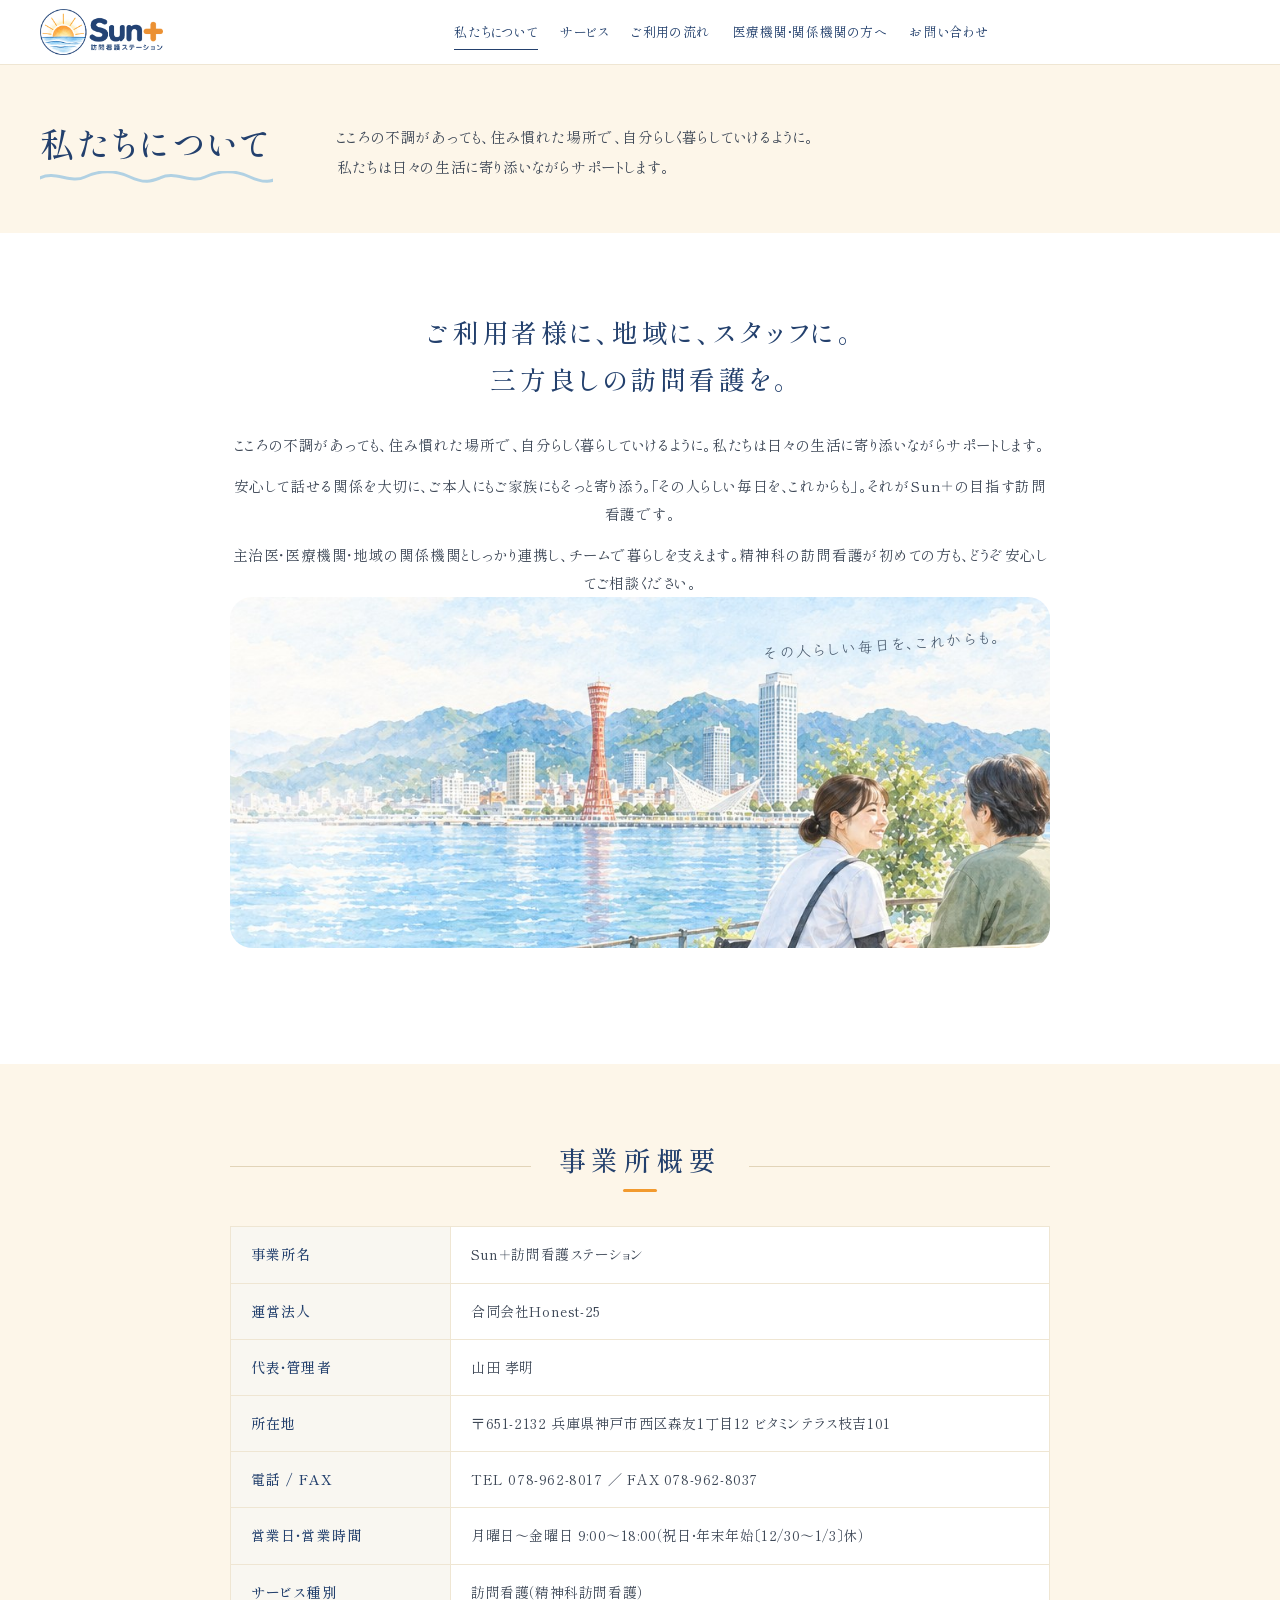
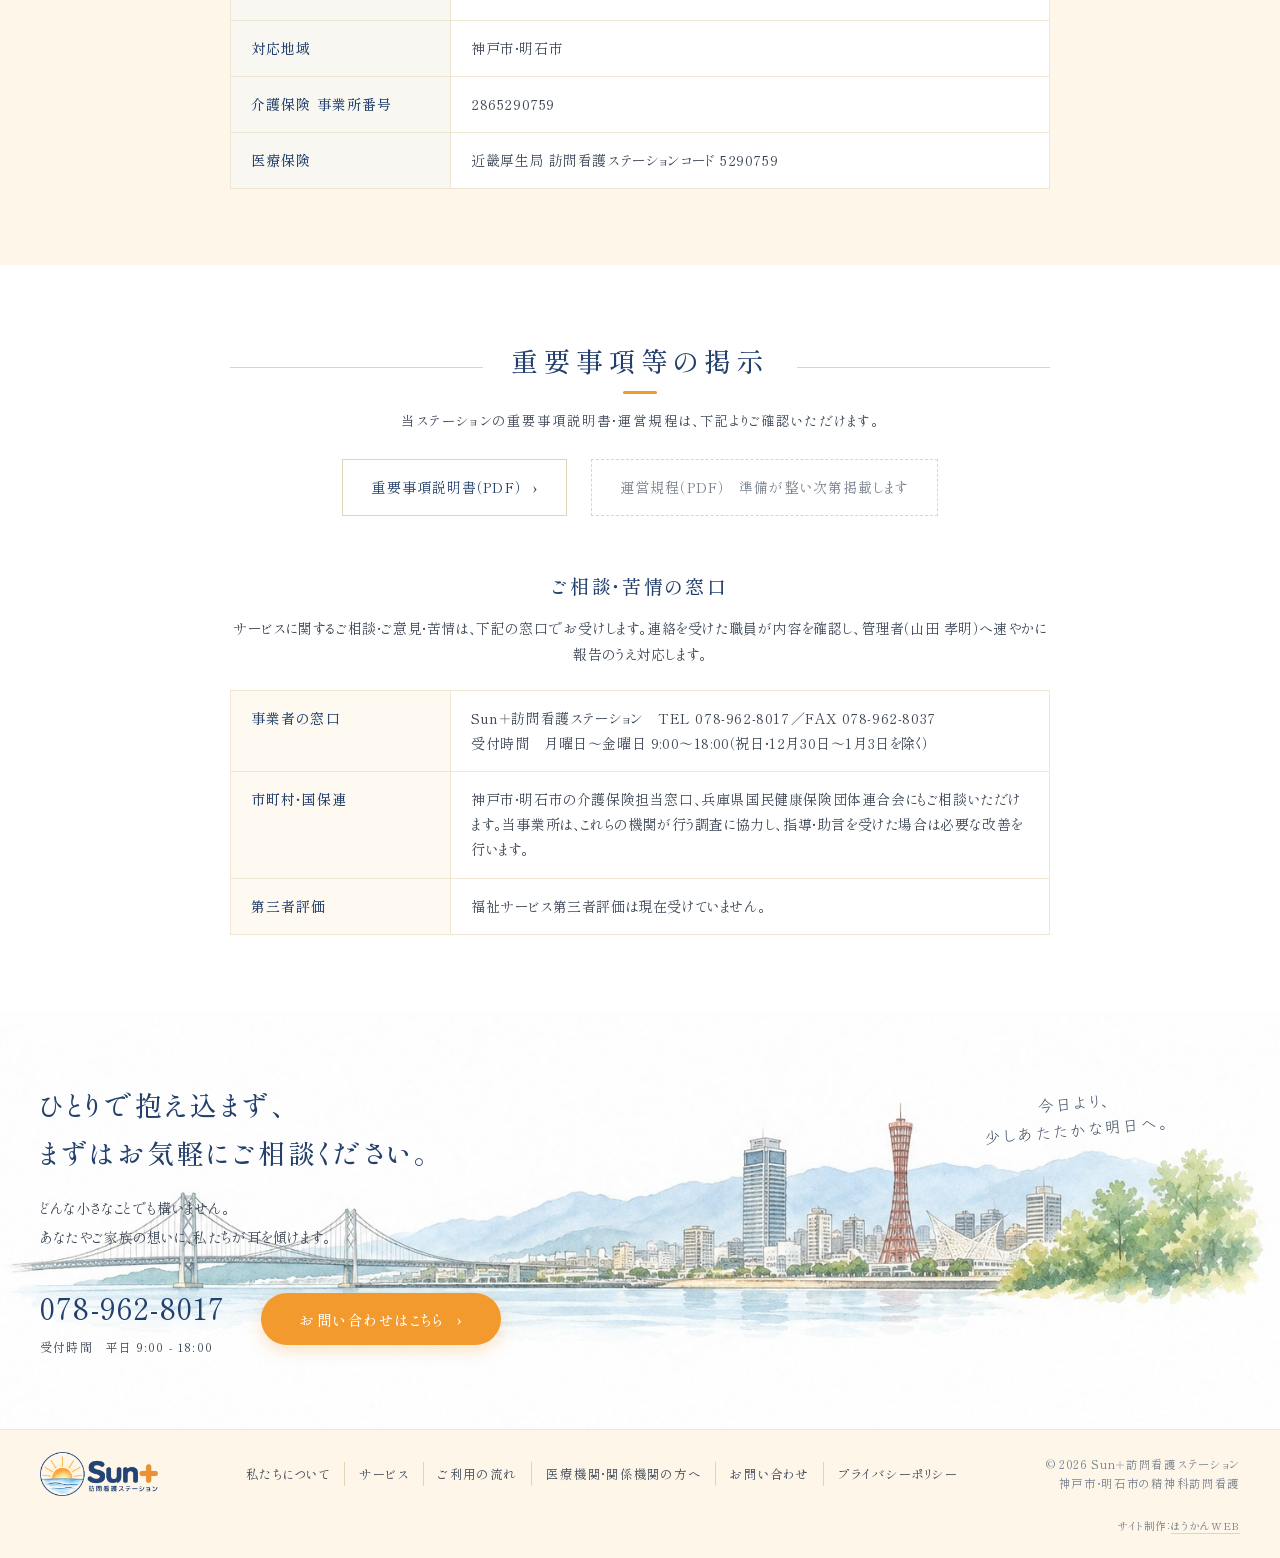
==== commit 6612254c: "運営規程の掲載を保留" ====
--- a/about.html
+++ b/about.html
@@ -54,7 +54,7 @@
     <p class="sec-lead">当ステーションの重要事項説明書・運営規程は、下記よりご確認いただけます。</p>
     <ul class="doc-list sr">
       <li><a href="docs/重要事項説明書_Sun＋訪問看護ステーション.pdf" target="_blank" rel="noopener">重要事項説明書（PDF）</a></li>
-      <li><a href="docs/運営規程_Sun＋訪問看護ステーション.pdf" target="_blank" rel="noopener">運営規程（PDF）</a></li>
+      <li><span class="pending">運営規程（PDF）　準備が整い次第掲載します</span></li>
     </ul>
     <div class="kujo sr">
       <h3>ご相談・苦情の窓口</h3>
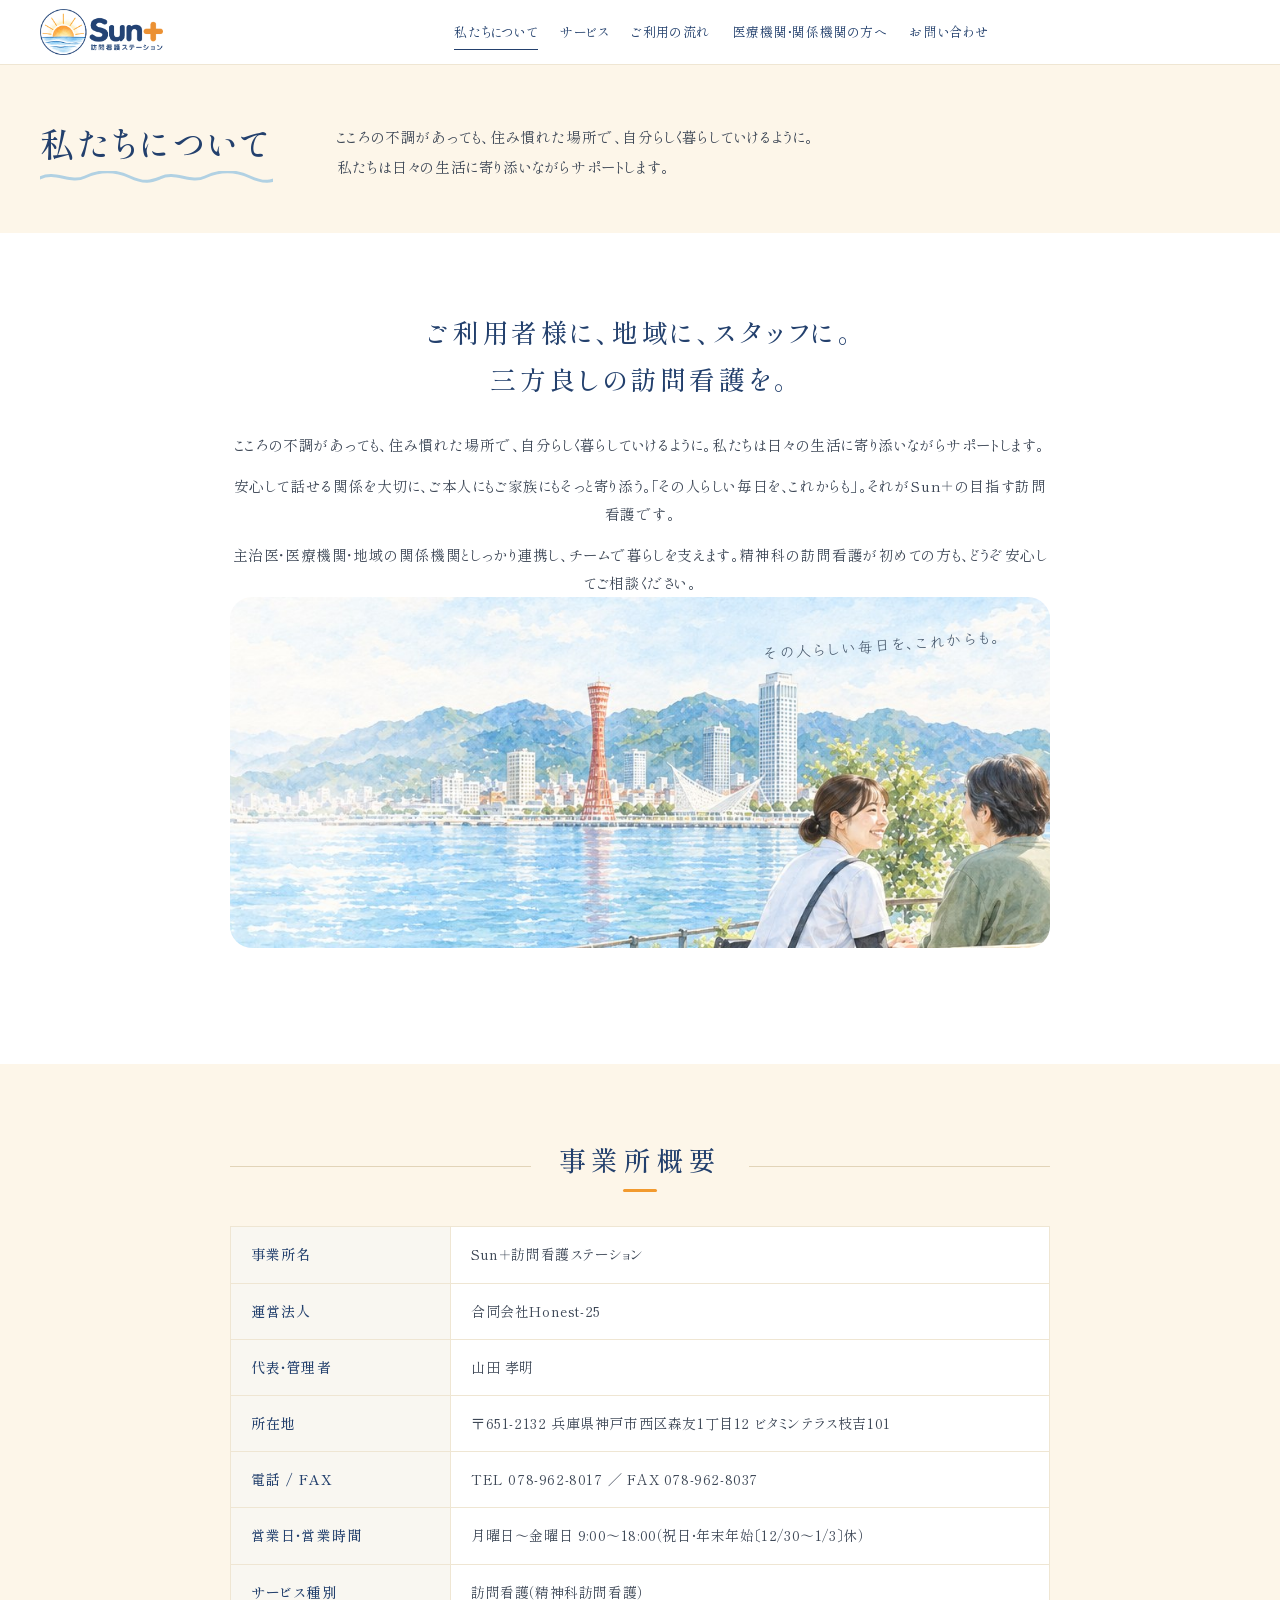
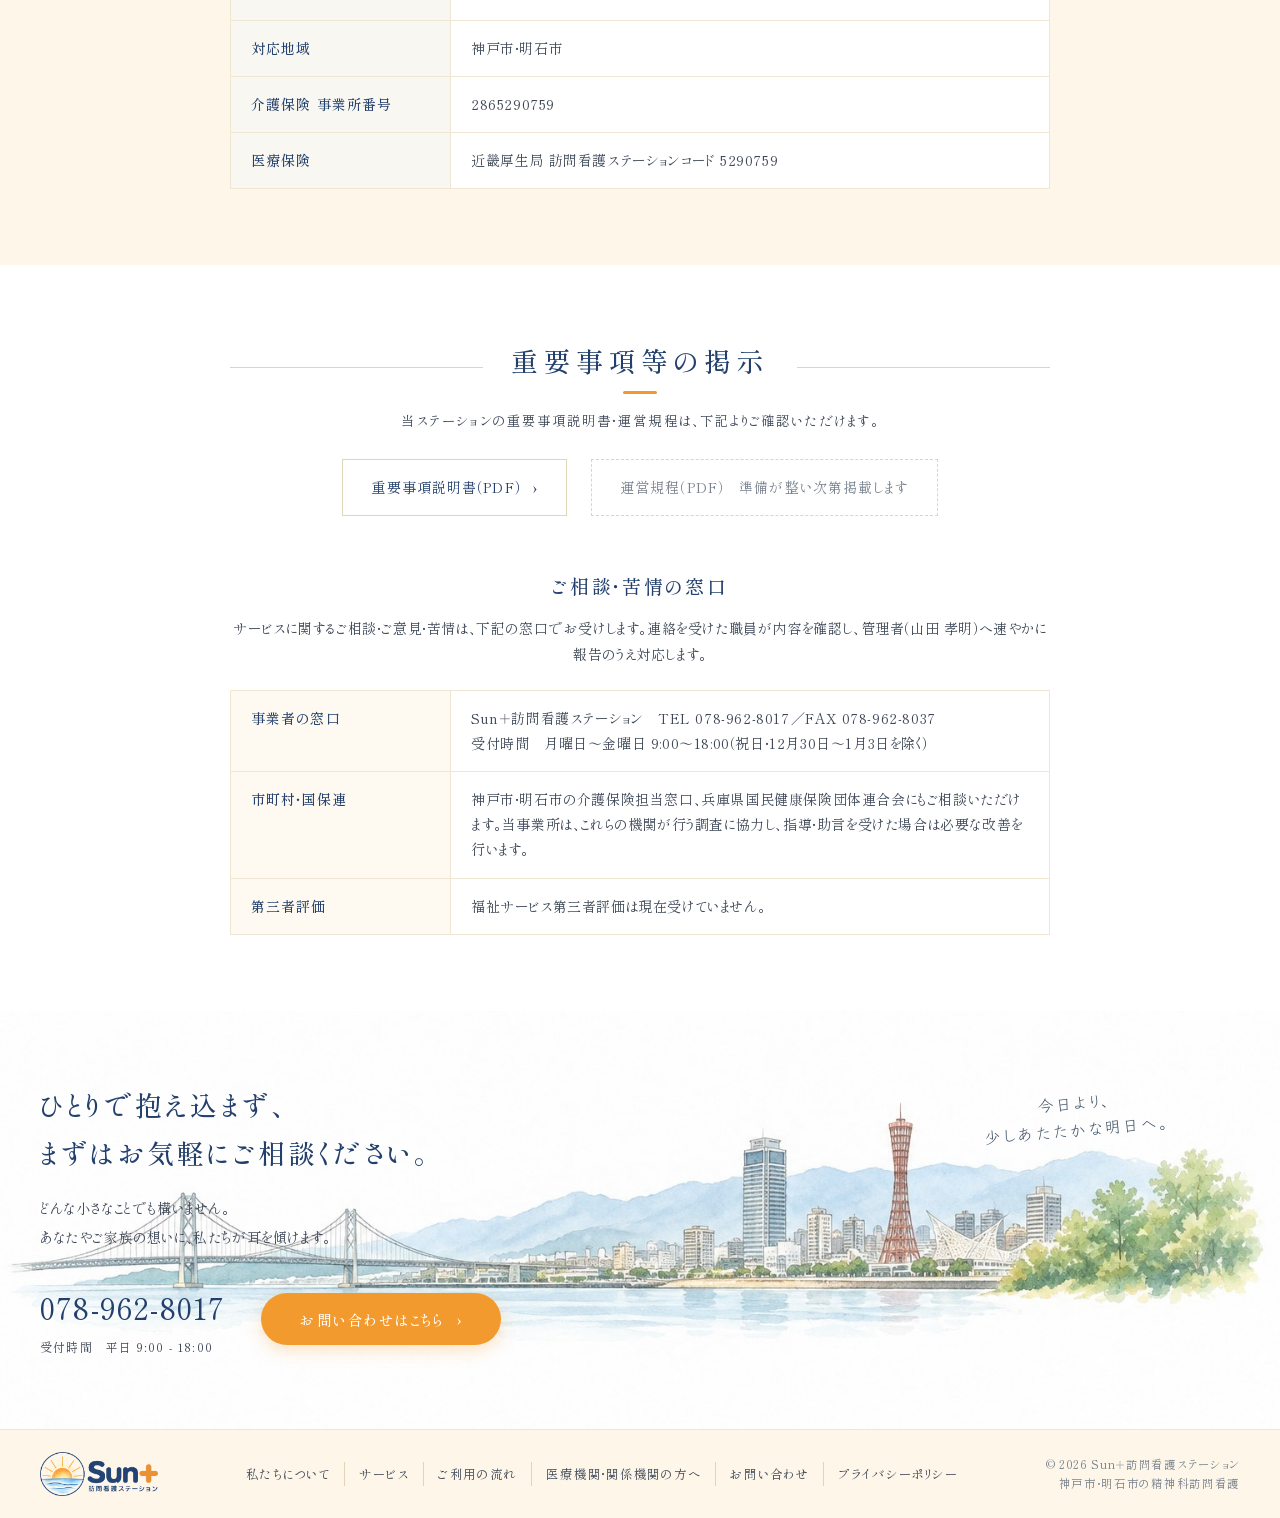
==== commit 5cbe193c: "Remove site production credit at client request" ====
--- a/about.html
+++ b/about.html
@@ -99,7 +99,6 @@
     <nav class="ftr-nav sp" aria-label="フッターメニュー"><a href="index.html">ホーム</a><a href="about.html">私たちについて</a><a href="service.html">サービス</a><a href="flow.html">ご利用の流れ</a><a href="faq.html">よくあるご質問</a><a href="partner.html">医療機関・関係機関の方へ</a><a href="recruit.html">採用情報</a><a href="contact.html">お問い合わせ</a><a href="privacy.html">プライバシーポリシー</a></nav>
     <p class="ftr-addr sp">〒651-2132 兵庫県神戸市西区森友1丁目12 ビタミンテラス枝吉101<br>対応エリア：神戸市・明石市</p>
     <p class="ftr-copy"><span>© 2026 Sun＋訪問看護ステーション</span><span class="sep">｜</span><span>神戸市・明石市の精神科訪問看護</span></p>
-    <p class="ftr-credit">サイト制作：<a href="https://www.houkanweb.com/?utm_source=sunplus-kango.com&utm_medium=referral&utm_campaign=footer" target="_blank" rel="noopener">ほうかんWEB</a></p>
   </div>
 </footer>
 <script src="assets/js/main.js"></script>
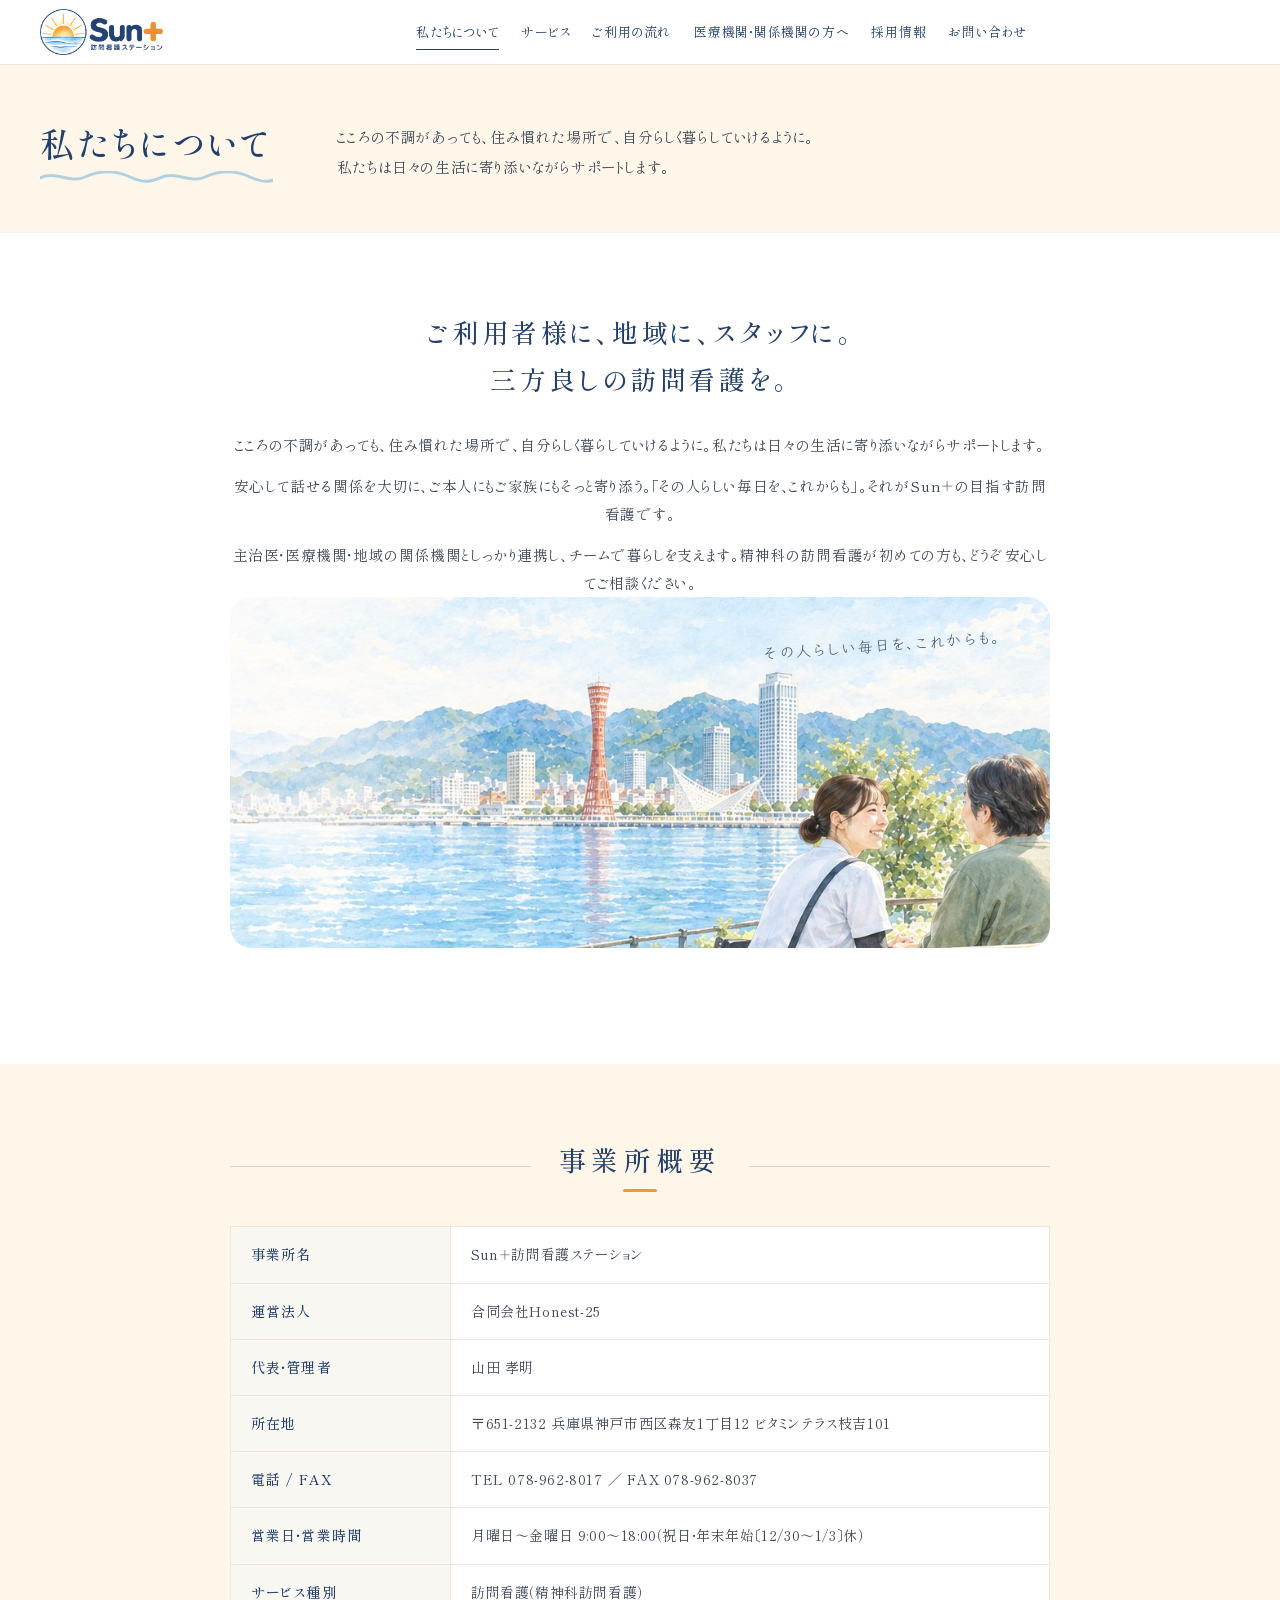
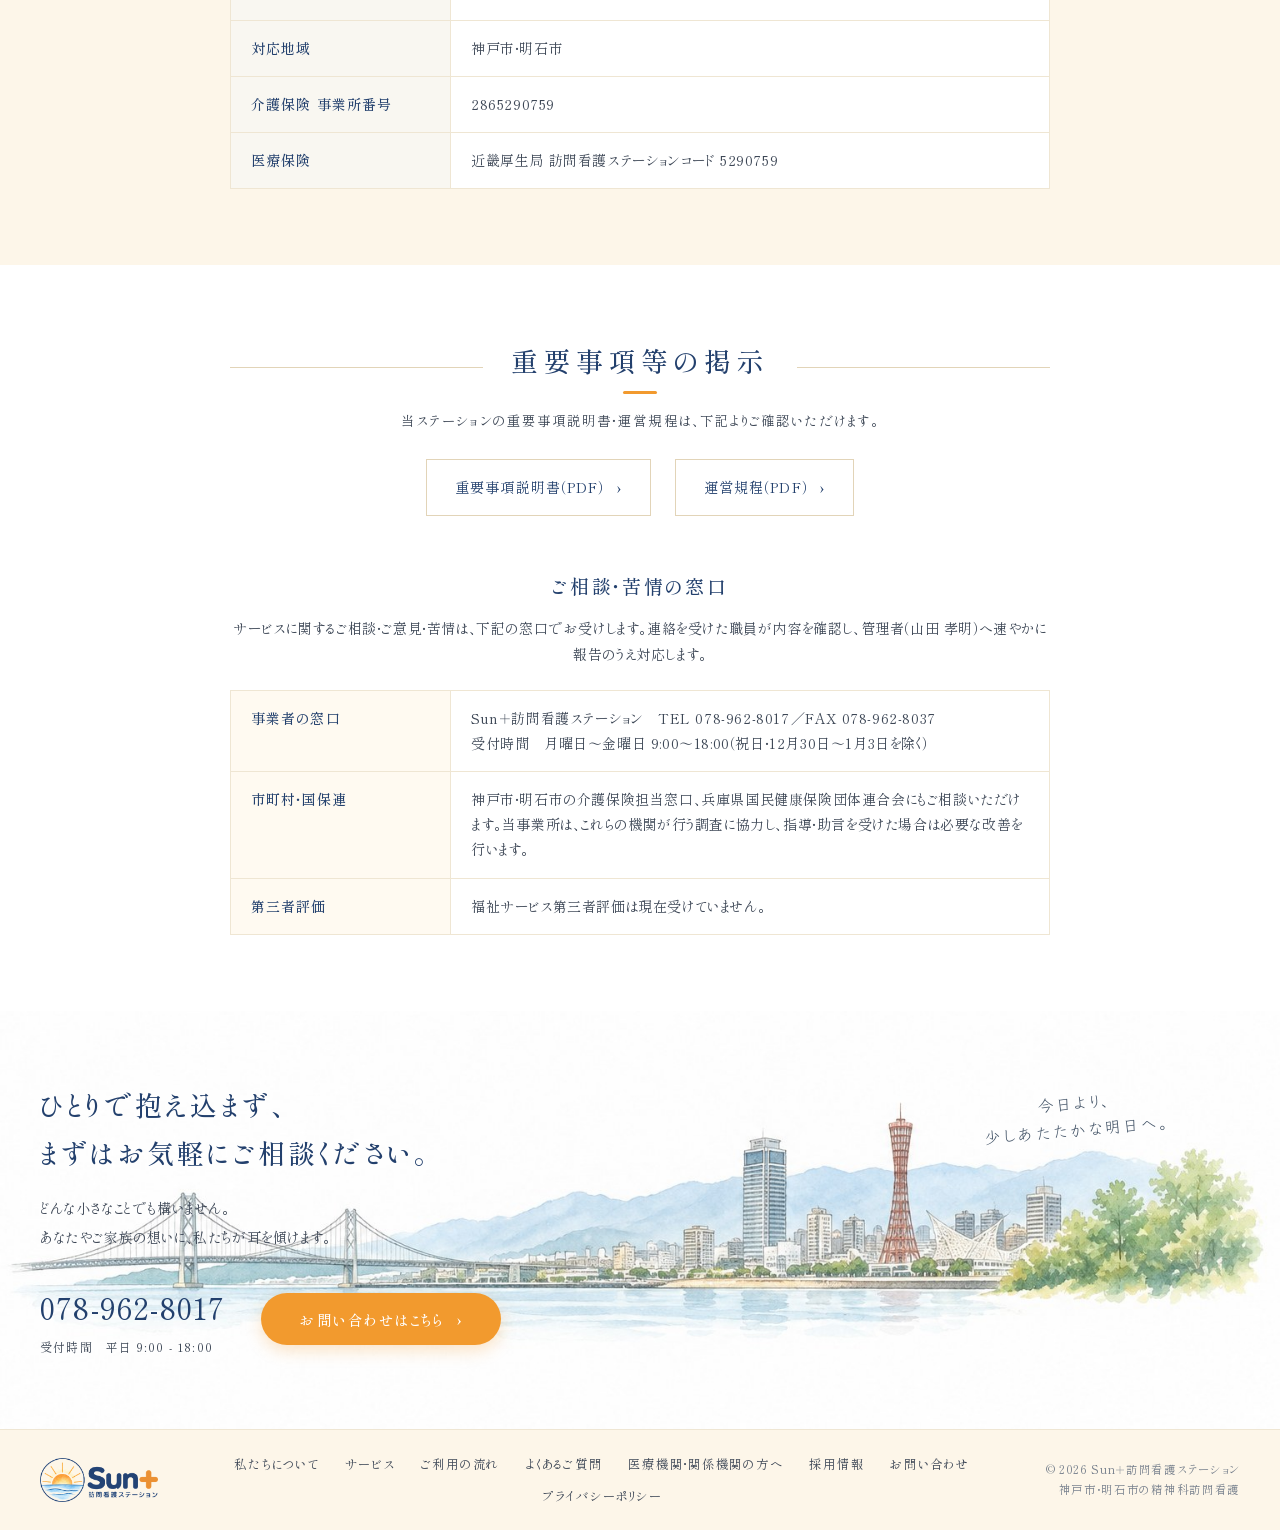
==== commit 9a24508e: "PCのヘッダー・フッターに採用情報を追加、運営規程PDFを掲載 Co-Authored-By: Claude Opus 5.5 <noreply@anthropic.com>" ====
--- a/about.html
+++ b/about.html
@@ -16,7 +16,7 @@
 <header class="hdr">
   <div class="hdr-in">
     <a class="brand" href="index.html"><img class="logo" src="assets/img/logo_h.png" alt="Sun＋訪問看護ステーション" width="802" height="300"></a>
-    <nav class="gnav" aria-label="メインメニュー"><a href="about.html" class="on">私たちについて</a><a href="service.html">サービス</a><a href="flow.html">ご利用の流れ</a><a href="partner.html">医療機関・関係機関の方へ</a><a href="contact.html">お問い合わせ</a></nav>
+    <nav class="gnav" aria-label="メインメニュー"><a href="about.html" class="on">私たちについて</a><a href="service.html">サービス</a><a href="flow.html">ご利用の流れ</a><a href="partner.html">医療機関・関係機関の方へ</a><a href="recruit.html">採用情報</a><a href="contact.html">お問い合わせ</a></nav>
     <p class="hdr-tag">こころに寄り添い、<br>その人らしい暮らしをともに</p>
     <button class="burger" type="button" aria-label="メニューを開く" aria-expanded="false" aria-controls="drawer"><span class="bars"><i></i><i></i><i></i></span><span class="lbl">メニュー</span></button>
   </div>
@@ -54,7 +54,7 @@
     <p class="sec-lead">当ステーションの重要事項説明書・運営規程は、下記よりご確認いただけます。</p>
     <ul class="doc-list sr">
       <li><a href="docs/重要事項説明書_Sun＋訪問看護ステーション.pdf" target="_blank" rel="noopener">重要事項説明書（PDF）</a></li>
-      <li><span class="pending">運営規程（PDF）　準備が整い次第掲載します</span></li>
+      <li><a href="docs/運営規程_Sun＋訪問看護ステーション.pdf" target="_blank" rel="noopener">運営規程（PDF）</a></li>
     </ul>
     <div class="kujo sr">
       <h3>ご相談・苦情の窓口</h3>
@@ -95,7 +95,7 @@
 <footer class="ftr">
   <div class="ftr-in">
     <div class="ftr-brand"><img class="logo" src="assets/img/logo_h.png" alt="Sun＋訪問看護ステーション" width="802" height="300"></div>
-    <nav class="ftr-nav pc" aria-label="フッターメニュー"><a href="about.html">私たちについて</a><a href="service.html">サービス</a><a href="flow.html">ご利用の流れ</a><a href="partner.html">医療機関・関係機関の方へ</a><a href="contact.html">お問い合わせ</a><a href="privacy.html">プライバシーポリシー</a></nav>
+    <nav class="ftr-nav pc" aria-label="フッターメニュー"><a href="about.html">私たちについて</a><a href="service.html">サービス</a><a href="flow.html">ご利用の流れ</a><a href="faq.html">よくあるご質問</a><a href="partner.html">医療機関・関係機関の方へ</a><a href="recruit.html">採用情報</a><a href="contact.html">お問い合わせ</a><a href="privacy.html">プライバシーポリシー</a></nav>
     <nav class="ftr-nav sp" aria-label="フッターメニュー"><a href="index.html">ホーム</a><a href="about.html">私たちについて</a><a href="service.html">サービス</a><a href="flow.html">ご利用の流れ</a><a href="faq.html">よくあるご質問</a><a href="partner.html">医療機関・関係機関の方へ</a><a href="recruit.html">採用情報</a><a href="contact.html">お問い合わせ</a><a href="privacy.html">プライバシーポリシー</a></nav>
     <p class="ftr-addr sp">〒651-2132 兵庫県神戸市西区森友1丁目12 ビタミンテラス枝吉101<br>対応エリア：神戸市・明石市</p>
     <p class="ftr-copy"><span>© 2026 Sun＋訪問看護ステーション</span><span class="sep">｜</span><span>神戸市・明石市の精神科訪問看護</span></p>
--- a/assets/css/style.css
+++ b/assets/css/style.css
@@ -183,12 +183,12 @@
 .ftr-brand .logo{height:44px;width:auto}
 .ftr-brand img{width:30px;height:30px;object-fit:contain}
 .ftr-brand .name{font-size:19px;letter-spacing:.06em}
-.ftr-nav{display:flex;justify-content:center;font-size:12.5px;letter-spacing:.06em;color:var(--ink)}
-.ftr-nav a{padding:0 14px;border-left:1px solid var(--line);white-space:nowrap}
+.ftr-nav{display:flex;flex-wrap:wrap;gap:8px 26px;justify-content:center;font-size:12.5px;letter-spacing:.06em;color:var(--ink)}
+.ftr-nav a{white-space:nowrap}
 .ftr-nav a:first-child{border-left:0}
 .ftr-nav.sp{display:none}
 .ftr-addr{display:none}
-.ftr-copy{font-size:11.5px;letter-spacing:.06em;color:var(--mute);text-align:right;line-height:1.7}
+.ftr-copy{white-space:nowrap;font-size:11.5px;letter-spacing:.06em;color:var(--mute);text-align:right;line-height:1.7}
 .ftr-copy span{display:block}
 .ftr-copy .sep{display:none}
 .ftr-credit{grid-column:1/-1;font-size:10.5px;color:var(--mute);letter-spacing:.06em;text-align:right;margin-top:-10px}
@@ -381,7 +381,7 @@
   .ftr-brand .logo{height:40px}
   .ftr-nav.pc{display:none}
   .ftr-nav.sp{display:flex;flex-wrap:wrap;justify-content:flex-start;gap:8px 0;font-size:12px}
-  .ftr-nav.sp a{padding:0 10px}
+  .ftr-nav.sp a{padding:0 10px;border-left:1px solid var(--line)}
   .ftr-nav.sp a:nth-child(1),.ftr-nav.sp a:nth-child(4),.ftr-nav.sp a:nth-child(7){border-left:0;padding-left:0}
   .ftr-addr{display:block;font-size:11.5px;color:var(--mute);line-height:1.8}
   .ftr-copy{text-align:left;font-size:10.5px}
